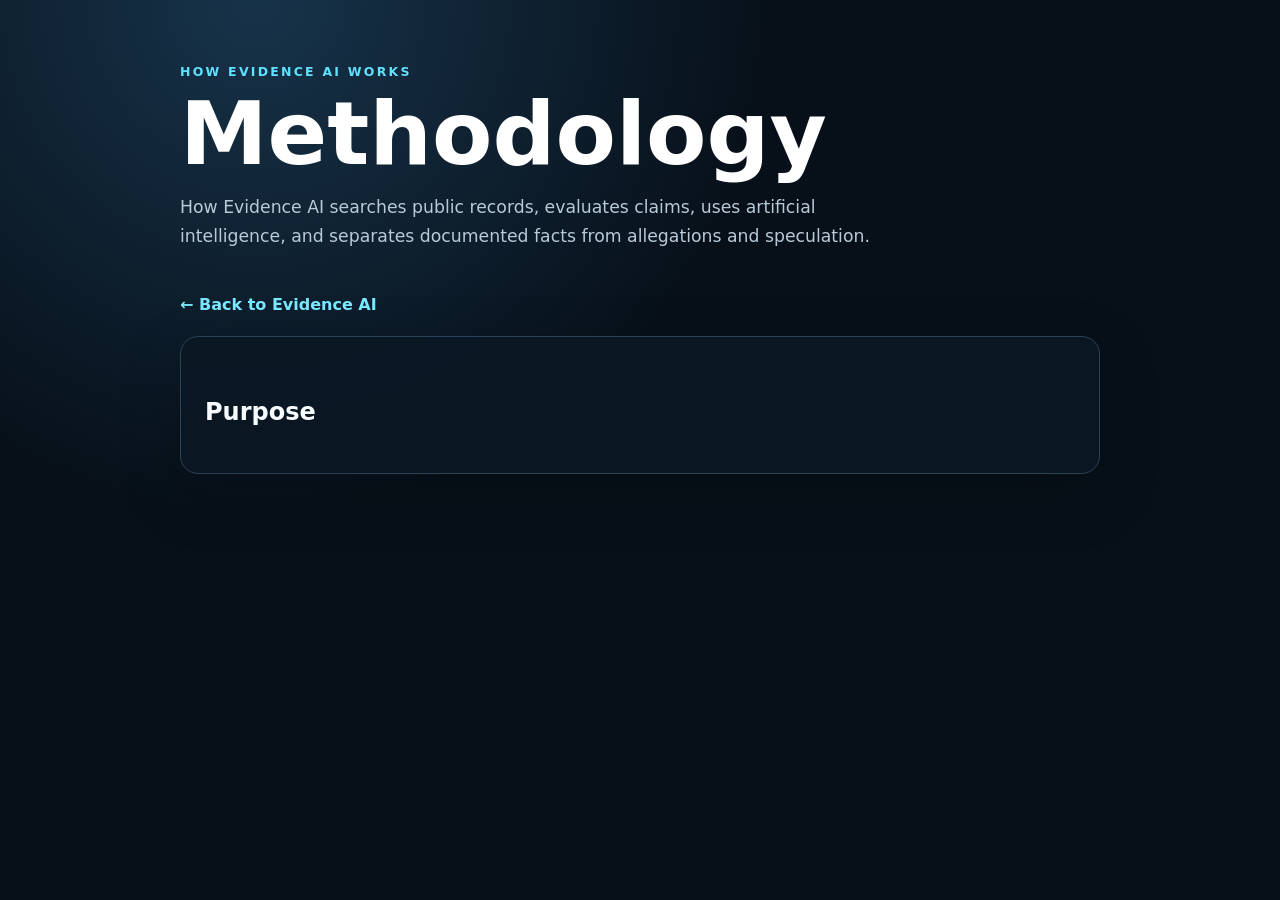
==== methodology.html @ af45129d "Add methodology.html for Evidence AI This file outlines the methodology of Evidence AI, detailing ho" ====
<!doctype html>
<html lang="en">
<head>
  <meta charset="utf-8">

  <meta
    name="viewport"
    content="width=device-width, initial-scale=1"
  >

  <meta
    name="description"
    content="Learn how Evidence AI evaluates claims, searches official records, uses artificial intelligence, and classifies evidence."
  >

  <title>Methodology | Evidence AI</title>

  <link rel="stylesheet" href="/style.css?v=5">

  <style>
    .methodology-page {
      padding-bottom: 30px;
    }

    .back-link {
      display: inline-block;
      margin-bottom: 22px;
      color: #78e7ff;
      font-weight: 750;
      text-decoration: none;
    }

    .back-link:hover {
      text-decoration: underline;
    }

    .methodology-content {
      line-height: 1.75;
    }

    .methodology-content h2 {
      margin-top: 30px;
      margin-bottom: 10px;
      color: #f5fbff;
    }

    .methodology-content h3 {
      margin-top: 22px;
      margin-bottom: 8px;
      color: #cfefff;
    }

    .methodology-content p,
    .methodology-content li {
      color: #b8c9d8;
    }

    .methodology-content ul,
    .methodology-content ol {
      padding-left: 24px;
    }

    .methodology-content li {
      margin-bottom: 8px;
    }

    .methodology-note {
      margin-top: 28px;
      padding: 18px;

      border: 1px solid #31586d;
      border-radius: 12px;

      background: #081722;
      color: #b8c9d8;
    }

    .page-footer-links {
      display: flex;
      gap: 16px;
      flex-wrap: wrap;

      margin-bottom: 14px;
    }

    .page-footer-links a {
      color: #78e7ff;
      text-decoration: none;
    }

    .page-footer-links a:hover {
      text-decoration: underline;
    }
  </style>
</head>

<body>
  <header class="hero">
    <div class="wrap">
      <p class="eyebrow">HOW EVIDENCE AI WORKS</p>

      <h1>Methodology</h1>

      <p class="intro">
        How Evidence AI searches public records, evaluates claims,
        uses artificial intelligence, and separates documented facts
        from allegations and speculation.
      </p>
    </div>
  </header>

  <main class="wrap methodology-page">
    <a class="back-link" href="/">
      ← Back to Evidence AI
    </a>

    <article class="panel methodology-content">
      <h2>Purpose</h2>

      <p>
---- style.css ----
:root {
  color-scheme: dark;
  font-family:
    Inter,
    ui-sans-serif,
    system-ui,
    -apple-system,
    BlinkMacSystemFont,
    "Segoe UI",
    sans-serif;

  background: #071019;
  color: #edf7ff;
}

* {
  box-sizing: border-box;
}

html {
  scroll-behavior: smooth;
}

body {
  margin: 0;
  min-height: 100vh;

  background:
    radial-gradient(
      circle at 20% 0,
      #17334a 0,
      transparent 38%
    ),
    #071019;
}

.wrap {
  width: min(920px, 92%);
  margin: auto;
}

.hero {
  padding: 64px 0 28px;
}

.eyebrow {
  margin: 0 0 12px;
  color: #5fe1ff;
  font-size: 0.78rem;
  font-weight: 800;
  letter-spacing: 0.18em;
}

h1 {
  margin: 0.15em 0;
  color: #ffffff;
  font-size: clamp(2.7rem, 8vw, 5.5rem);
  line-height: 0.95;
}

h2 {
  color: #f5fbff;
}

.intro {
  max-width: 720px;
  color: #b8c9d8;
  font-size: 1.08rem;
  line-height: 1.65;
}

.panel,
.latest-section {
  padding: 24px;
  border: 1px solid #294257;
  border-radius: 18px;

  background: rgba(10, 24, 36, 0.9);

  box-shadow:
    0 20px 60px rgba(0, 0, 0, 0.22);
}

label {
  display: block;
  margin: 16px 0 9px;
  font-weight: 750;
}

textarea {
  width: 100%;
  min-height: 145px;
  padding: 15px;

  border: 1px solid #3b586d;
  border-radius: 12px;

  background: #06111b;
  color: #f3fbff;

  font: inherit;
  line-height: 1.5;

  resize: vertical;
}

textarea:focus,
button:focus,
a:focus {
  outline: 3px solid rgba(95, 225, 255, 0.3);
  outline-offset: 2px;
}

.actions {
  display: flex;
  align-items: center;
  gap: 14px;
  flex-wrap: wrap;

  margin-top: 14px;
}

button {
  padding: 12px 20px;
  border: 0;
  border-radius: 10px;

  background: #5fe1ff;
  color: #001019;

  font: inherit;
  font-weight: 850;

  cursor: pointer;
}

button:hover {
  filter: brightness(1.06);
}

button:disabled {
  opacity: 0.55;
  cursor: wait;
}

.secondary-button {
  border: 1px solid #5fe1ff;
  background: transparent;
  color: #8eeaff;
}

.secondary-button:hover {
  background: rgba(95, 225, 255, 0.1);
}

.button-help {
  margin: 14px 0 0;
  color: #8fa6b7;
  font-size: 0.9rem;
  line-height: 1.5;
}

#message {
  display: block;
  margin-top: 14px;
  color: #ffd37a;
  line-height: 1.5;
}

.answer {
  margin-top: 22px;
  line-height: 1.7;
}

#answer {
  white-space: pre-wrap;
}

.answer-heading {
  display: flex;
  align-items: center;
  justify-content: space-between;
  gap: 14px;
  flex-wrap: wrap;
}

.source-badge {
  display: inline-block;
  padding: 7px 10px;

  border: 1px solid #31586d;
  border-radius: 999px;

  background: #0b1e2b;
  color: #8eeaff;

  font-size: 0.78rem;
  font-weight: 750;
}

.sources-section {
  margin-top: 26px;
  padding-top: 20px;
  border-top: 1px solid #294257;
}

.sources-section h3 {
  margin-top: 0;
}

#sourcesList {
  display: grid;
  gap: 12px;
}

.source-card {
  padding: 15px;

  border: 1px solid #294257;
  border-radius: 12px;

  background: #081722;
}

.source-card a {
  display: block;
  margin-top: 7px;

  color: #78e7ff;

  font-weight: 750;
  line-height: 1.45;
}

.source-card p {
  margin: 8px 0 0;
  color: #879dad;
  font-size: 0.85rem;
}

.source-label {
  color: #c7d8e5;
  font-size: 0.75rem;
  font-weight: 800;
  letter-spacing: 0.08em;
  text-transform: uppercase;
}

/*
  Latest DOJ Updates
*/

.latest-section {
  margin-top: 28px;
  padding: 26px;
}

.section-heading {
  display: flex;
  align-items: flex-start;
  justify-content: space-between;
  gap: 20px;
  flex-wrap: wrap;
}

.section-heading h2 {
  margin: 0.15rem 0 0.35rem;
}

.section-intro {
  max-width: 620px;
  margin: 0;
  color: #9eb2c2;
  line-height: 1.55;
}

.refresh-button {
  margin: 0;

  border: 1px solid #3b5f73;

  background: #0c2230;
  color: #8eeaff;
}

.refresh-button:hover {
  background: #123247;
}

.updates-status {
  min-height: 1.5em;
  margin: 18px 0 0;

  color: #91a8b9;
  font-size: 0.9rem;
}

.updates-grid {
  display: grid;
  grid-template-columns:
    repeat(2, minmax(0, 1fr));
  gap: 14px;

  margin-top: 16px;
}

.update-card {
  padding: 18px;

  border: 1px solid #294257;
  border-radius: 14px;

  background: #081722;
}

.update-card:first-child {
  grid-column: 1 / -1;
}

.update-meta {
  display: flex;
  justify-content: space-between;
  gap: 12px;

  color: #7fdff4;

  font-size: 0.76rem;
  font-weight: 800;
  letter-spacing: 0.06em;
  text-transform: uppercase;
}

.update-card h3 {
  margin: 12px 0 9px;
  font-size: 1.05rem;
  line-height: 1.4;
}

.update-card h3 a {
  color: #edf7ff;
  text-decoration: none;
}

.update-card h3 a:hover {
  color: #78e7ff;
  text-decoration: underline;
}

.update-card p {
  margin: 0;
  color: #9aaebd;
  font-size: 0.92rem;
  line-height: 1.55;
}

.feed-note {
  margin: 18px 0 0;
  padding-top: 14px;

  border-top: 1px solid #294257;

  color: #7f94a4;
  font-size: 0.82rem;
  line-height: 1.5;
}

.hidden {
  display: none;
}

footer {
  padding: 30px 0 48px;
  color: #8197a8;
  font-size: 0.9rem;
  line-height: 1.5;
}

@media (max-width: 700px) {
  .updates-grid {
    grid-template-columns: 1fr;
  }

  .update-card:first-child {
    grid-column: auto;
  }

  .refresh-button {
    width: 100%;
  }
}

@media (max-width: 560px) {
  .actions {
    align-items: stretch;
  }

  .actions button {
    width: 100%;
  }

  .latest-section {
    padding: 20px;
  }

  .update-meta {
    align-items: flex-start;
    flex-direction: column;
    gap: 5px;
  }
}

@media (max-width: 480px) {
  .hero {
    padding-top: 40px;
  }

  .panel {
    padding: 18px;
  }
}
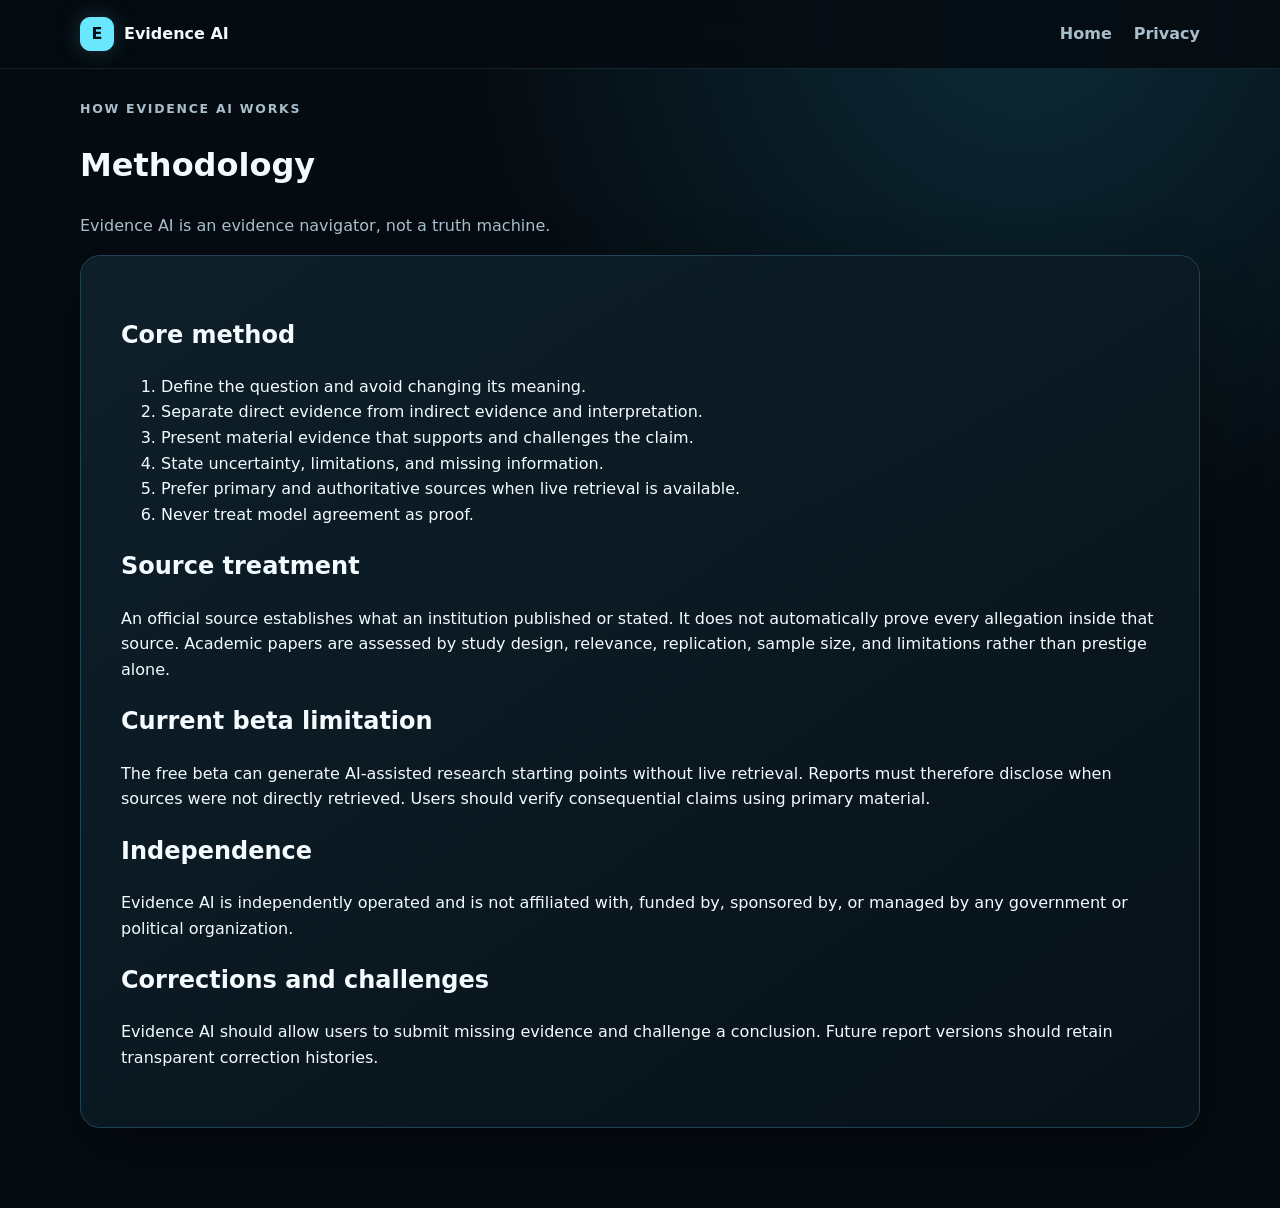
==== commit 492136f9: "Add files via upload" ====
--- a/methodology.html
+++ b/methodology.html
@@ -1,121 +1 @@
-<!doctype html>
-<html lang="en">
-<head>
-  <meta charset="utf-8">
-
-  <meta
-    name="viewport"
-    content="width=device-width, initial-scale=1"
-  >
-
-  <meta
-    name="description"
-    content="Learn how Evidence AI evaluates claims, searches official records, uses artificial intelligence, and classifies evidence."
-  >
-
-  <title>Methodology | Evidence AI</title>
-
-  <link rel="stylesheet" href="/style.css?v=5">
-
-  <style>
-    .methodology-page {
-      padding-bottom: 30px;
-    }
-
-    .back-link {
-      display: inline-block;
-      margin-bottom: 22px;
-      color: #78e7ff;
-      font-weight: 750;
-      text-decoration: none;
-    }
-
-    .back-link:hover {
-      text-decoration: underline;
-    }
-
-    .methodology-content {
-      line-height: 1.75;
-    }
-
-    .methodology-content h2 {
-      margin-top: 30px;
-      margin-bottom: 10px;
-      color: #f5fbff;
-    }
-
-    .methodology-content h3 {
-      margin-top: 22px;
-      margin-bottom: 8px;
-      color: #cfefff;
-    }
-
-    .methodology-content p,
-    .methodology-content li {
-      color: #b8c9d8;
-    }
-
-    .methodology-content ul,
-    .methodology-content ol {
-      padding-left: 24px;
-    }
-
-    .methodology-content li {
-      margin-bottom: 8px;
-    }
-
-    .methodology-note {
-      margin-top: 28px;
-      padding: 18px;
-
-      border: 1px solid #31586d;
-      border-radius: 12px;
-
-      background: #081722;
-      color: #b8c9d8;
-    }
-
-    .page-footer-links {
-      display: flex;
-      gap: 16px;
-      flex-wrap: wrap;
-
-      margin-bottom: 14px;
-    }
-
-    .page-footer-links a {
-      color: #78e7ff;
-      text-decoration: none;
-    }
-
-    .page-footer-links a:hover {
-      text-decoration: underline;
-    }
-  </style>
-</head>
-
-<body>
-  <header class="hero">
-    <div class="wrap">
-      <p class="eyebrow">HOW EVIDENCE AI WORKS</p>
-
-      <h1>Methodology</h1>
-
-      <p class="intro">
-        How Evidence AI searches public records, evaluates claims,
-        uses artificial intelligence, and separates documented facts
-        from allegations and speculation.
-      </p>
-    </div>
-  </header>
-
-  <main class="wrap methodology-page">
-    <a class="back-link" href="/">
-      ← Back to Evidence AI
-    </a>
-
-    <article class="panel methodology-content">
-      <h2>Purpose</h2>
-
-      <p>
-        
+<!doctype html><html lang="en"><head><meta charset="utf-8"><meta name="viewport" content="width=device-width,initial-scale=1"><title>Methodology | Evidence AI</title><link rel="stylesheet" href="/style.css?v=10"></head><body><header class="site-header"><div class="wrap nav-wrap"><a class="brand" href="/"><span class="brand-mark">E</span><span>Evidence AI</span></a><nav><a href="/">Home</a><a href="/privacy.html">Privacy</a></nav></div></header><main class="wrap launch-library"><div class="section-heading"><p class="eyebrow">HOW EVIDENCE AI WORKS</p><h1>Methodology</h1><p>Evidence AI is an evidence navigator, not a truth machine.</p></div><article class="panel"><h2>Core method</h2><ol><li>Define the question and avoid changing its meaning.</li><li>Separate direct evidence from indirect evidence and interpretation.</li><li>Present material evidence that supports and challenges the claim.</li><li>State uncertainty, limitations, and missing information.</li><li>Prefer primary and authoritative sources when live retrieval is available.</li><li>Never treat model agreement as proof.</li></ol><h2>Source treatment</h2><p>An official source establishes what an institution published or stated. It does not automatically prove every allegation inside that source. Academic papers are assessed by study design, relevance, replication, sample size, and limitations rather than prestige alone.</p><h2>Current beta limitation</h2><p>The free beta can generate AI-assisted research starting points without live retrieval. Reports must therefore disclose when sources were not directly retrieved. Users should verify consequential claims using primary material.</p><h2>Independence</h2><p>Evidence AI is independently operated and is not affiliated with, funded by, sponsored by, or managed by any government or political organization.</p><h2>Corrections and challenges</h2><p>Evidence AI should allow users to submit missing evidence and challenge a conclusion. Future report versions should retain transparent correction histories.</p></article></main></body></html>
--- a/style.css
+++ b/style.css
@@ -1,420 +1 @@
-:root {
-  color-scheme: dark;
-  font-family:
-    Inter,
-    ui-sans-serif,
-    system-ui,
-    -apple-system,
-    BlinkMacSystemFont,
-    "Segoe UI",
-    sans-serif;
-
-  background: #071019;
-  color: #edf7ff;
-}
-
-* {
-  box-sizing: border-box;
-}
-
-html {
-  scroll-behavior: smooth;
-}
-
-body {
-  margin: 0;
-  min-height: 100vh;
-
-  background:
-    radial-gradient(
-      circle at 20% 0,
-      #17334a 0,
-      transparent 38%
-    ),
-    #071019;
-}
-
-.wrap {
-  width: min(920px, 92%);
-  margin: auto;
-}
-
-.hero {
-  padding: 64px 0 28px;
-}
-
-.eyebrow {
-  margin: 0 0 12px;
-  color: #5fe1ff;
-  font-size: 0.78rem;
-  font-weight: 800;
-  letter-spacing: 0.18em;
-}
-
-h1 {
-  margin: 0.15em 0;
-  color: #ffffff;
-  font-size: clamp(2.7rem, 8vw, 5.5rem);
-  line-height: 0.95;
-}
-
-h2 {
-  color: #f5fbff;
-}
-
-.intro {
-  max-width: 720px;
-  color: #b8c9d8;
-  font-size: 1.08rem;
-  line-height: 1.65;
-}
-
-.panel,
-.latest-section {
-  padding: 24px;
-  border: 1px solid #294257;
-  border-radius: 18px;
-
-  background: rgba(10, 24, 36, 0.9);
-
-  box-shadow:
-    0 20px 60px rgba(0, 0, 0, 0.22);
-}
-
-label {
-  display: block;
-  margin: 16px 0 9px;
-  font-weight: 750;
-}
-
-textarea {
-  width: 100%;
-  min-height: 145px;
-  padding: 15px;
-
-  border: 1px solid #3b586d;
-  border-radius: 12px;
-
-  background: #06111b;
-  color: #f3fbff;
-
-  font: inherit;
-  line-height: 1.5;
-
-  resize: vertical;
-}
-
-textarea:focus,
-button:focus,
-a:focus {
-  outline: 3px solid rgba(95, 225, 255, 0.3);
-  outline-offset: 2px;
-}
-
-.actions {
-  display: flex;
-  align-items: center;
-  gap: 14px;
-  flex-wrap: wrap;
-
-  margin-top: 14px;
-}
-
-button {
-  padding: 12px 20px;
-  border: 0;
-  border-radius: 10px;
-
-  background: #5fe1ff;
-  color: #001019;
-
-  font: inherit;
-  font-weight: 850;
-
-  cursor: pointer;
-}
-
-button:hover {
-  filter: brightness(1.06);
-}
-
-button:disabled {
-  opacity: 0.55;
-  cursor: wait;
-}
-
-.secondary-button {
-  border: 1px solid #5fe1ff;
-  background: transparent;
-  color: #8eeaff;
-}
-
-.secondary-button:hover {
-  background: rgba(95, 225, 255, 0.1);
-}
-
-.button-help {
-  margin: 14px 0 0;
-  color: #8fa6b7;
-  font-size: 0.9rem;
-  line-height: 1.5;
-}
-
-#message {
-  display: block;
-  margin-top: 14px;
-  color: #ffd37a;
-  line-height: 1.5;
-}
-
-.answer {
-  margin-top: 22px;
-  line-height: 1.7;
-}
-
-#answer {
-  white-space: pre-wrap;
-}
-
-.answer-heading {
-  display: flex;
-  align-items: center;
-  justify-content: space-between;
-  gap: 14px;
-  flex-wrap: wrap;
-}
-
-.source-badge {
-  display: inline-block;
-  padding: 7px 10px;
-
-  border: 1px solid #31586d;
-  border-radius: 999px;
-
-  background: #0b1e2b;
-  color: #8eeaff;
-
-  font-size: 0.78rem;
-  font-weight: 750;
-}
-
-.sources-section {
-  margin-top: 26px;
-  padding-top: 20px;
-  border-top: 1px solid #294257;
-}
-
-.sources-section h3 {
-  margin-top: 0;
-}
-
-#sourcesList {
-  display: grid;
-  gap: 12px;
-}
-
-.source-card {
-  padding: 15px;
-
-  border: 1px solid #294257;
-  border-radius: 12px;
-
-  background: #081722;
-}
-
-.source-card a {
-  display: block;
-  margin-top: 7px;
-
-  color: #78e7ff;
-
-  font-weight: 750;
-  line-height: 1.45;
-}
-
-.source-card p {
-  margin: 8px 0 0;
-  color: #879dad;
-  font-size: 0.85rem;
-}
-
-.source-label {
-  color: #c7d8e5;
-  font-size: 0.75rem;
-  font-weight: 800;
-  letter-spacing: 0.08em;
-  text-transform: uppercase;
-}
-
-/*
-  Latest DOJ Updates
-*/
-
-.latest-section {
-  margin-top: 28px;
-  padding: 26px;
-}
-
-.section-heading {
-  display: flex;
-  align-items: flex-start;
-  justify-content: space-between;
-  gap: 20px;
-  flex-wrap: wrap;
-}
-
-.section-heading h2 {
-  margin: 0.15rem 0 0.35rem;
-}
-
-.section-intro {
-  max-width: 620px;
-  margin: 0;
-  color: #9eb2c2;
-  line-height: 1.55;
-}
-
-.refresh-button {
-  margin: 0;
-
-  border: 1px solid #3b5f73;
-
-  background: #0c2230;
-  color: #8eeaff;
-}
-
-.refresh-button:hover {
-  background: #123247;
-}
-
-.updates-status {
-  min-height: 1.5em;
-  margin: 18px 0 0;
-
-  color: #91a8b9;
-  font-size: 0.9rem;
-}
-
-.updates-grid {
-  display: grid;
-  grid-template-columns:
-    repeat(2, minmax(0, 1fr));
-  gap: 14px;
-
-  margin-top: 16px;
-}
-
-.update-card {
-  padding: 18px;
-
-  border: 1px solid #294257;
-  border-radius: 14px;
-
-  background: #081722;
-}
-
-.update-card:first-child {
-  grid-column: 1 / -1;
-}
-
-.update-meta {
-  display: flex;
-  justify-content: space-between;
-  gap: 12px;
-
-  color: #7fdff4;
-
-  font-size: 0.76rem;
-  font-weight: 800;
-  letter-spacing: 0.06em;
-  text-transform: uppercase;
-}
-
-.update-card h3 {
-  margin: 12px 0 9px;
-  font-size: 1.05rem;
-  line-height: 1.4;
-}
-
-.update-card h3 a {
-  color: #edf7ff;
-  text-decoration: none;
-}
-
-.update-card h3 a:hover {
-  color: #78e7ff;
-  text-decoration: underline;
-}
-
-.update-card p {
-  margin: 0;
-  color: #9aaebd;
-  font-size: 0.92rem;
-  line-height: 1.55;
-}
-
-.feed-note {
-  margin: 18px 0 0;
-  padding-top: 14px;
-
-  border-top: 1px solid #294257;
-
-  color: #7f94a4;
-  font-size: 0.82rem;
-  line-height: 1.5;
-}
-
-.hidden {
-  display: none;
-}
-
-footer {
-  padding: 30px 0 48px;
-  color: #8197a8;
-  font-size: 0.9rem;
-  line-height: 1.5;
-}
-
-@media (max-width: 700px) {
-  .updates-grid {
-    grid-template-columns: 1fr;
-  }
-
-  .update-card:first-child {
-    grid-column: auto;
-  }
-
-  .refresh-button {
-    width: 100%;
-  }
-}
-
-@media (max-width: 560px) {
-  .actions {
-    align-items: stretch;
-  }
-
-  .actions button {
-    width: 100%;
-  }
-
-  .latest-section {
-    padding: 20px;
-  }
-
-  .update-meta {
-    align-items: flex-start;
-    flex-direction: column;
-    gap: 5px;
-  }
-}
-
-@media (max-width: 480px) {
-  .hero {
-    padding-top: 40px;
-  }
-
-  .panel {
-    padding: 18px;
-  }
-}
+:root{color-scheme:dark;font-family:Inter,ui-sans-serif,system-ui,-apple-system,BlinkMacSystemFont,"Segoe UI",sans-serif;--bg:#050b10;--card:#0b1720;--card2:#0e202b;--line:#214253;--text:#f4fbff;--muted:#a9becb;--cyan:#69e7ff;--cyan2:#23bedc;--green:#67e8b1;--shadow:0 22px 60px rgba(0,0,0,.28)}*{box-sizing:border-box}html{scroll-behavior:smooth}body{margin:0;background:radial-gradient(circle at 80% 0,#0c2a37 0,transparent 36%),var(--bg);color:var(--text);line-height:1.6}.wrap{width:min(1120px,calc(100% - 32px));margin:auto}a{color:var(--cyan)}button,textarea{font:inherit}.site-header{position:sticky;top:0;z-index:10;background:rgba(5,11,16,.88);backdrop-filter:blur(16px);border-bottom:1px solid rgba(105,231,255,.12)}.nav-wrap,.footer-grid{display:flex;align-items:center;justify-content:space-between;gap:24px}.nav-wrap{min-height:68px}.brand{display:flex;align-items:center;gap:10px;color:var(--text);text-decoration:none;font-weight:850}.brand-mark{display:grid;place-items:center;width:34px;height:34px;border:1px solid var(--cyan);border-radius:10px;color:#041016;background:var(--cyan);box-shadow:0 0 24px rgba(105,231,255,.2)}nav{display:flex;gap:22px;flex-wrap:wrap}nav a{text-decoration:none;color:var(--muted);font-weight:700}nav a:hover{color:var(--cyan)}.hero{padding:80px 0 54px}.hero-grid{display:grid;grid-template-columns:1.45fr .75fr;gap:40px;align-items:center}.eyebrow{margin:0 0 8px;color:var(--cyan);font-size:.78rem;font-weight:900;letter-spacing:.14em}.hero h1{font-size:clamp(3rem,7vw,6rem);line-height:.95;letter-spacing:-.06em;margin:12px 0 24px;max-width:760px}.hero h1 span{color:var(--cyan)}.intro{font-size:1.18rem;color:#c8d9e3;max-width:750px}.independence{font-size:.92rem;color:var(--muted);border-left:3px solid var(--cyan2);padding-left:14px;margin-top:24px}.hero-card,.panel,.principles article{background:linear-gradient(145deg,rgba(14,32,43,.96),rgba(7,18,25,.96));border:1px solid var(--line);border-radius:20px;box-shadow:var(--shadow)}.hero-card{padding:28px}.hero-card strong{font-size:1.25rem;color:var(--cyan)}.hero-card p{color:var(--muted);margin-bottom:0}.workspace{padding:18px 0 72px}.mode-tabs{display:grid;grid-template-columns:repeat(3,1fr);gap:8px;margin-bottom:10px}.mode-tab{border:1px solid var(--line);background:#07131b;color:var(--muted);padding:15px;border-radius:13px;cursor:pointer;font-weight:850}.mode-tab.active{background:var(--cyan);border-color:var(--cyan);color:#031016}.panel{padding:clamp(22px,4vw,40px)}.ask-panel label{display:block;font-weight:800;margin:22px 0 8px}textarea{width:100%;min-height:145px;resize:vertical;border:1px solid #31586d;border-radius:14px;background:#051018;color:var(--text);padding:16px;outline:none}textarea:focus,button:focus-visible,a:focus-visible{outline:3px solid rgba(105,231,255,.32);outline-offset:2px}.mode-copy h2,.section-heading h2{font-size:clamp(1.8rem,4vw,2.7rem);margin:6px 0}.mode-copy p:not(.eyebrow),.section-heading p{color:var(--muted)}.examples{display:flex;gap:8px;flex-wrap:wrap;margin:12px 0}.examples button{border:1px solid var(--line);background:#07131b;color:var(--muted);border-radius:999px;padding:8px 12px;cursor:pointer}.examples button:hover{color:var(--cyan);border-color:var(--cyan)}.actions,.report-actions{display:flex;gap:10px;flex-wrap:wrap;margin-top:18px}.primary,.secondary,.cookie-notice button{border-radius:12px;padding:12px 20px;font-weight:850;cursor:pointer}.primary,.cookie-notice button{border:1px solid var(--cyan);background:var(--cyan);color:#031016}.secondary{border:1px solid var(--line);background:#081721;color:var(--text)}button:disabled{opacity:.55;cursor:not-allowed}.button-help,.notice,#message{color:var(--muted);font-size:.9rem}.hidden{display:none!important}.report{margin-top:20px}.report-top{display:flex;justify-content:space-between;gap:20px;align-items:flex-start}.source-badge{border:1px solid var(--line);border-radius:999px;padding:7px 12px;color:var(--cyan);font-size:.8rem}.verdict-card{margin:20px 0;padding:22px;border-left:4px solid var(--cyan);background:#06131b;border-radius:12px}.verdict-card span{display:block;color:var(--muted);font-size:.75rem;font-weight:900;letter-spacing:.12em}.verdict-card strong{display:block;font-size:1.65rem;margin:4px 0;color:var(--cyan)}.report-grid{display:grid;grid-template-columns:repeat(2,1fr);gap:14px}.report-grid section{background:#07131b;border:1px solid #173543;border-radius:14px;padding:18px}.report-grid h3,.sources-section h3{margin-top:0}.report-grid li{margin-bottom:8px;color:#c2d3dd}.sources-section{margin-top:16px;padding-top:20px;border-top:1px solid var(--line)}.source-item{display:block;padding:12px 0;border-bottom:1px solid #15313f}.source-item small{display:block;color:var(--muted)}.launch-library,.principles{padding:30px 0 80px}.topic-grid,.principle-grid{display:grid;grid-template-columns:repeat(3,1fr);gap:14px}.topic{min-height:165px;text-align:left;padding:22px;border-radius:16px;border:1px solid var(--line);background:linear-gradient(145deg,#0b1c26,#071119);color:var(--text);cursor:pointer}.topic:hover{transform:translateY(-2px);border-color:var(--cyan)}.topic span,.topic small{display:block;color:var(--muted)}.topic strong{display:block;font-size:1.2rem;margin:14px 0}.principles article{padding:24px}.principles article p{color:var(--muted)}footer{border-top:1px solid var(--line);padding:34px 0;background:#04090d}.legal{margin-top:20px;color:var(--muted);font-size:.85rem}.cookie-notice{position:fixed;z-index:20;left:16px;right:16px;bottom:16px;display:flex;align-items:center;justify-content:space-between;gap:24px;max-width:900px;margin:auto;padding:20px;border:1px solid var(--line);border-radius:16px;background:#0a1a24;box-shadow:var(--shadow)}.cookie-notice h2{margin:0;font-size:1.1rem}.cookie-notice p{margin:6px 0 0;color:var(--muted)}@media(max-width:800px){.hero-grid{grid-template-columns:1fr}.topic-grid,.principle-grid{grid-template-columns:repeat(2,1fr)}}@media(max-width:620px){.nav-wrap nav{display:none}.hero{padding-top:55px}.mode-tabs{grid-template-columns:1fr}.report-grid,.topic-grid,.principle-grid{grid-template-columns:1fr}.report-top,.footer-grid,.cookie-notice{align-items:stretch;flex-direction:column}.hero h1{font-size:3.4rem}}
